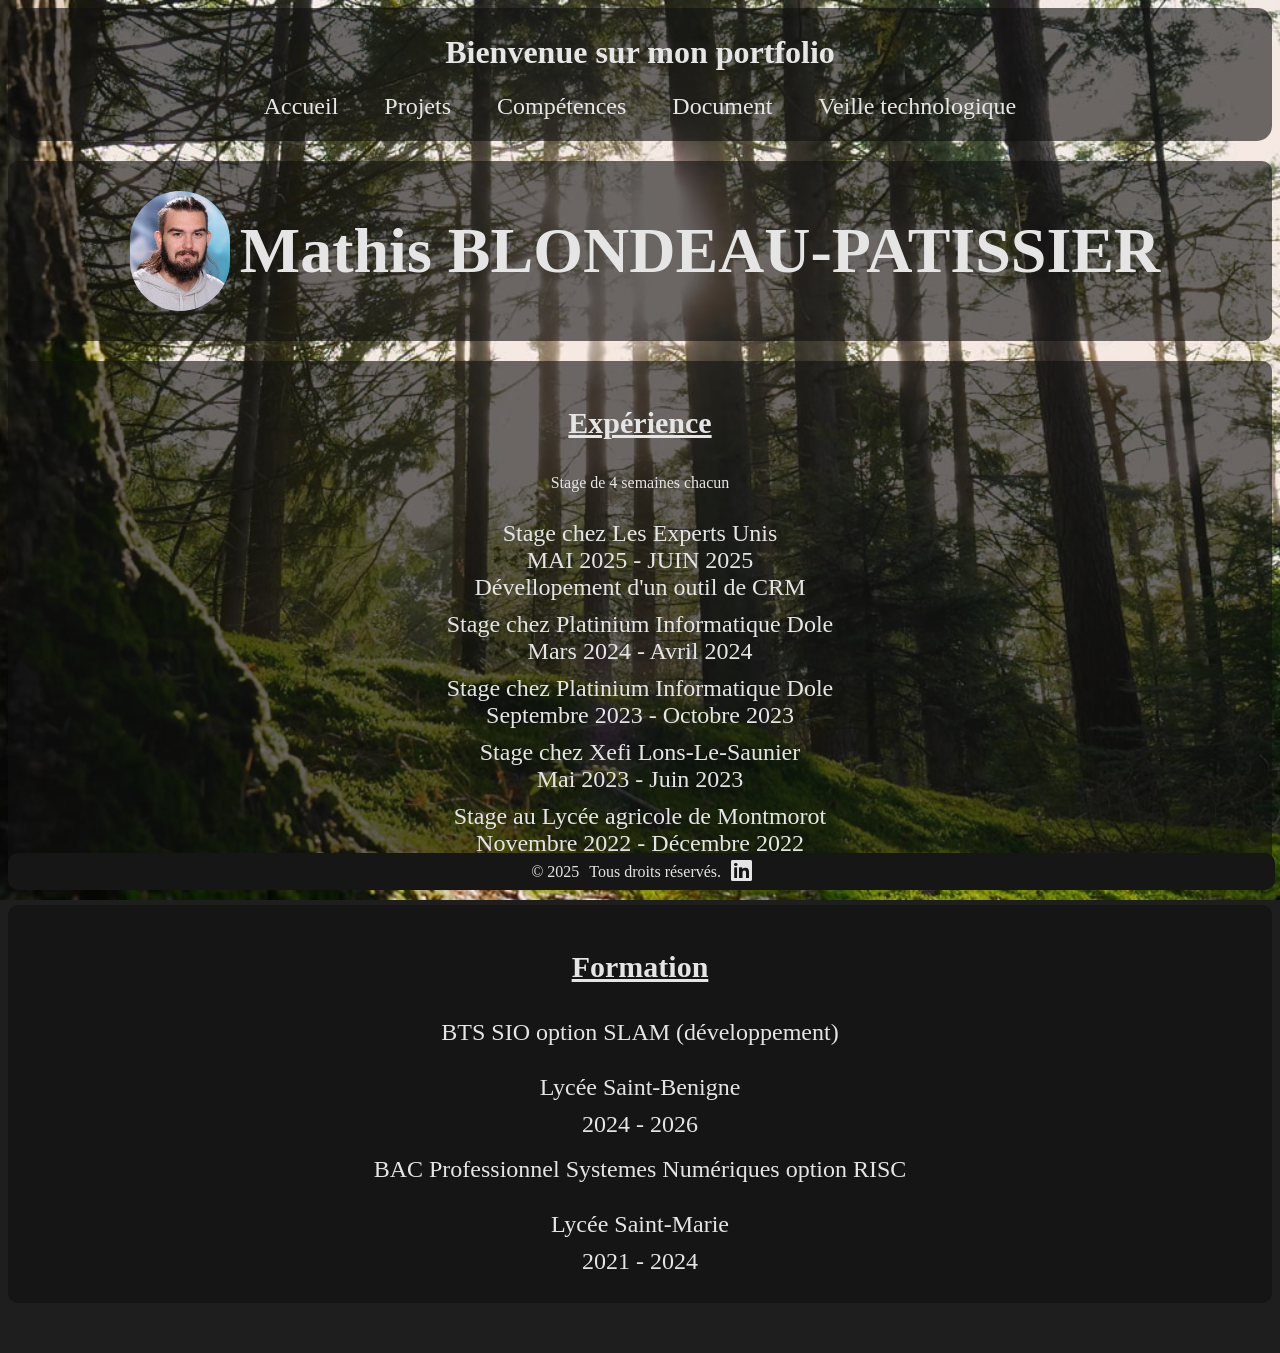
==== index.html @ c9645f88 "modification du index.html" ====
<!-- header.php -->
<!DOCTYPE html>
<html lang="fr">
<head>
    <meta charset="UTF-8">
    <meta name="viewport" content="width=device-width, initial-scale=1.0">
    <title>Ma Page</title>
    <link rel="stylesheet" href="../assets/css/styles.css">
    <link rel="icon" href="../assets/images/pp.png" type="image/x-icon">
    <link rel="stylesheet" href="https://cdnjs.cloudflare.com/ajax/libs/font-awesome/6.4.0/css/all.min.css">
</head>
<body>
    <header>
        <h1>Bienvenue sur mon portfolio</h1>
        <nav>
            <ul>
                <div id="navbar">
                    <li><a href="/public/index.php " class="nav">Accueil</a></li>
                    <li><a href="/public/project.php" class="nav">Projets</a></li>
                    <li><a href="/public/competence.php" class="nav">Compétences</a></li>
                    <li><a href="/public/document.php" class="nav">Document</a></li>
                    <li><a href="/public/veilletechno.php" class="nav">Veille technologique</a></li>
                </div>
            </ul>
        </nav>
    </header>

    <div id="profil">
        <img src="../assets/images/profil.jpg" alt="Photo de profil">
        <h1>Mathis BLONDEAU-PATISSIER</h1>
    </div>

    <!-- <div id="recherche">
        <h2>Recherche</h2>
        <span>Recherche un stage du 19 mai 2025 au 27 juin 2025 en développement d'une durée de 6 semaines </span>
    </div> -->

    <div id="exp">
        <h2>Expérience</h2>
        <span>Stage de 4 semaines chacun</span>
        <ul>
            <li><a href="https://www.les-experts-unis.com/">Stage chez Les Experts Unis</a><br><span> MAI 2025 - JUIN 2025 </span><br><span>Dévellopement d'un outil de CRM</span></li>
            <li><a href="https://www.platinium-informatique.fr/"> Stage chez Platinium Informatique Dole</a><br><span> Mars 2024 - Avril 2024 </span></li>
            <li><a href="https://www.platinium-informatique.fr/">Stage chez Platinium Informatique Dole</a><br><sapn> Septembre 2023 - Octobre 2023</span></li>
            <li><a href="https://agences.xefi.com/fr/bourgogne-franche-comte/jura/lons-le-saunier/xefi-lons-132">Stage chez Xefi Lons-Le-Saunier</a><br><sapn> Mai 2023 - Juin 2023</span></li>
            <li><a href="https://montmorot.educagri.fr/">Stage au Lycée agricole de Montmorot</a><br><sapn> Novembre 2022 - Décembre 2022</span></li>
        </ul>
    </div>

    <div id="formation"> 
        <h2>Formation</h2>
        <span alt="Services Informatiques aux Organisations option B Solutions Logicielles et Applications Métiers">BTS SIO option SLAM (développement)</span>
        <ul>
            <li><a href="https://www.sb-lycee.fr/">Lycée Saint-Benigne</a></li>
            <li><span>2024 - 2026</span></li>
        </ul>

        <span>BAC Professionnel Systemes Numériques option RISC</span>
        <ul>
            <li><a href="https://enseignementprive-lons.fr/">Lycée Saint-Marie</a></li>
            <li><span>2021 - 2024</span></li>
        </ul>
    </div>

    <footer>
        <p fs-hacks-element="year">&copy; 2025</p>
        <p>Tous droits réservés.</p>
        <a href="https://www.linkedin.com/in/mathis-blondaeu-patissier/">
            <i class="fab fa-linkedin"></i>
        </a>
    </footer>
</body>
</html>
---- assets/css/styles.css ----
header {
    background-color: rgba(15, 15, 15, 0.6);
    position: top center;
    text-align: center;
    color: rgb(230, 230, 230);
    padding: 5px;
    margin-top: 0%;
    border-radius: 15px;
}

#navbar {
    text-align: center;
}

.nav {
    display: inline;
    padding: 6px;
    border-radius: 5px;
    color: rgb(230, 230, 230);
    text-decoration: none;
}

.nav:hover {
    background-color: rgb(23, 134, 17);
}

ul {
    list-style-type: none; /* Remove bullet points */
    padding: 0; /* Remove default padding */
}

header li {
    display: inline; /* Keep inline display */
    margin: 0 15px; /* Add spacing between items */
}

footer {
    position: fixed;
    bottom: 10px;
    display: flex; /* Updated to use flexbox */
    justify-content: center; /* Center items horizontally */
    align-items: center; /* Vertically align items */
    color: rgb(229, 229, 229);
    background-color: rgb(22, 22, 22);
    width: 99%;
    border-radius: 10px;
}

footer p {
    margin: 0;
    padding: 5px;
}

footer a{
    margin: 0;
    padding: 5px;
}

body {
    background-image: url('../images/background.jpg');
    background-repeat: no-repeat;
    background-position: center center;
    background-attachment: fixed;
    background-color: rgb(30, 30, 30);
    background-size: cover;
    margin-bottom: 50px;
}

#profil {
    display: flex; /* Updated to use flexbox */
    align-items: center; /* Vertically align items */
    justify-content: center; /* Center items horizontally */
    color: rgb(229, 229, 229);
    background-color: rgba(15, 15, 15, 0.6);
    border-radius: 10px;
    margin-top: 20px;
    padding: 10px;
    font-size: 2rem;
}

#profil img {
    border-radius: 120px;
    width: 100px;
    height: 120px; /* Adjusted height to crop from the bottom */
    padding: 10px;
    object-fit: cover; /* Ensures the image covers the area without distortion */
}

#exp {
    margin-top: 20px;
    border-radius: 10px;
    padding: 10px;
    background-color: rgba(15, 15, 15, 0.6);
    color: rgb(229, 229, 229);
    text-align: center;
}

#exp ul {
    padding: 2px;
    text-align: left;
    text-align: center;
}

#exp li {
    font-size: 24px;
    padding-top: 10px;
}

a{
    font-size: 24px;
    text-decoration: none;
    color: rgb(229, 229, 229);
    padding: 5px;
}

a:hover{
    background-color: rgba(13, 119, 7, 0.812);
    border-radius: 10px;
}

#formation {
    margin-top: 20px;
    border-radius: 10px;
    padding: 10px;
    background-color: rgba(15, 15, 15, 0.6);
    color: rgb(229, 229, 229);
    text-align: center;
}

#formation ul {
    padding: 2px;
    text-align: left;
    text-align: center;
}

#formation li {
    font-size: 24px;
    padding-top: 10px;
}

#formation span{
    font-size: 24px;
}

#recherche{
    margin-top: 20px;
    border-radius: 10px;
    padding: 10px;
    background-color: rgba(15, 15, 15, 0.6);
    color: rgb(229, 229, 229);
    text-align: center;
}

#recherche span{
    font-size: 24px;
}

h2{
    font-size: 30px;
    color: rgb(229, 229, 229);
    text-align: center;
    text-decoration: underline;
    padding: 10px;
    border-radius: 10px;
}

/*
----------------------------------------------------------------
--------------------------page project--------------------------
----------------------------------------------------------------
*/

#projet{
    background-color: rgba(15, 15, 15, 0.6);
}

.carte img{
    width: 90%;
    height: auto;
    border-radius: 10px;
    margin-left: 2%;
    margin-bottom: 10px;
    object-fit: cover; /* Ensures the image covers the area without distortion */
    position: relative;
    display: flex inline;
    flex-direction: column; /* Align items vertically */
    justify-content: center; /* Center items horizontally */
}

.carte a:hover{
    background-color: rgba(15, 15, 15, 0);
}

.carte span{
    background-color: rgba(15, 15, 15, 0.6);
    color: rgb(229, 229, 229);
    padding: 10px;
    text-decoration: none;
    border-radius: 10px;
    display: inline-block;
    width: 90%;
    margin-left: 2%;
    text-align: justify;
}

.carte{
    margin-top: 20px;
    display: flex; /* Updated to use flexbox */
    justify-content: center; /* Center items horizontally */
}

/*
----------------------------------------------------------------
--------------------------page contact--------------------------
----------------------------------------------------------------
*/

#comp{
    background-color: rgba(15, 15, 15, 0.6);
    text-decoration: none;
}

.grille-container {
    background: rgb(15, 15, 15, 0.6);
    grid-template-columns: repeat(3, 1fr);
    border-radius: 10px;
    display: flex;
    justify-content: center;
    align-items: center;
    flex-wrap: wrap;
    margin: 15px auto;
    gap: 5px;
}


.grille-item img {
    max-width: 200px;
    border-radius: 10px;
}

.grille-item {
    padding: 10px;
    text-align: center;
    border-radius: 10px;
    color: rgb(229, 229, 229);
    display: flex; 
    flex-direction: column;
    align-items: center;
}

.grille {
    display: grid;
    grid-template-columns: repeat(3, 1fr);
    gap: 20px;
}

.grille-item span {
    margin-top: 10px;
    font-size:x-large;
}

.grille-item img {
    max-width: 200px;
    border-radius: 10px;
}

.grille #php img{
    background-color: #f0f0f0;
    width: 75%;
    height: auto;
    padding: 10px;
}

.grille #git img{
    background-color: #f0f0f0;
    width: 80%;
    height: auto;
}

.grille #sqlserver img{
    background-color: #ffffff;
    width: 90%;
    height: auto;
}

.grille #pgsql img{
    background-color: #ffffff;
    width: 85%;
    height: auto;
}

.grille #dbeaver img{
    background-color: #ffffff;
    width: 70%;
    height: auto;
    padding: 10px;
}

@media only screen and (max-width: 710px) {
    .grille {
        display: grid;
        grid-template-columns: repeat(2, 1fr);
        gap: 10px;
    }

    .grille-item img {
        max-width: 70%;
        border-radius: 10px;
    }
}


/*
----------------------------------------------------------------
--------------------------page CV-------------------------------
----------------------------------------------------------------
*/

.cv{
    display:block;
    background-color: rgba(15, 15, 15, 0.6);
    color: #fff;
    border-radius: 10px;
    text-align: center;
    font-size: 2rem;
    margin-top: 20px;
    padding: 0.5rem;
}

.cv a{
    font-size: 2.5rem;
    color: rgb(100, 243, 50);
    text-decoration: underline;
}

.cv a:hover{
    color: white;
}

/*
----------------------------------------------------------------
--------------------------page veille---------------------------
----------------------------------------------------------------
*/


        .veille {
            display: block;
            background-color: rgba(15, 15, 15, 0.6);
            color: #fff;
            border-radius: 10px;
            font-size: 2rem;
            margin-top: 20px;
            padding: 0.5rem;
        }

        .title-container {
            display: flex;
            align-items: center;
            justify-content: center;
            gap: 20px;
        }

        .veille span {
            text-align: center;
            font-size: 1.2rem;
            margin-top: 20px;
            padding: 0.5rem;
            display: block;
        }

        .veille li {
            text-align: left;
            font-size: 1.2rem;
            padding-left: 2rem;
        }

        #a{
            width: 150px;
            height: auto;
            border-radius: 10px;
        }

        #b{
            width: 200px;
            height: auto;
            border-radius: 10px;
        }

        .source {
            text-align: center;
            font-size: 1.2rem;
            padding: 0.5rem;
        }
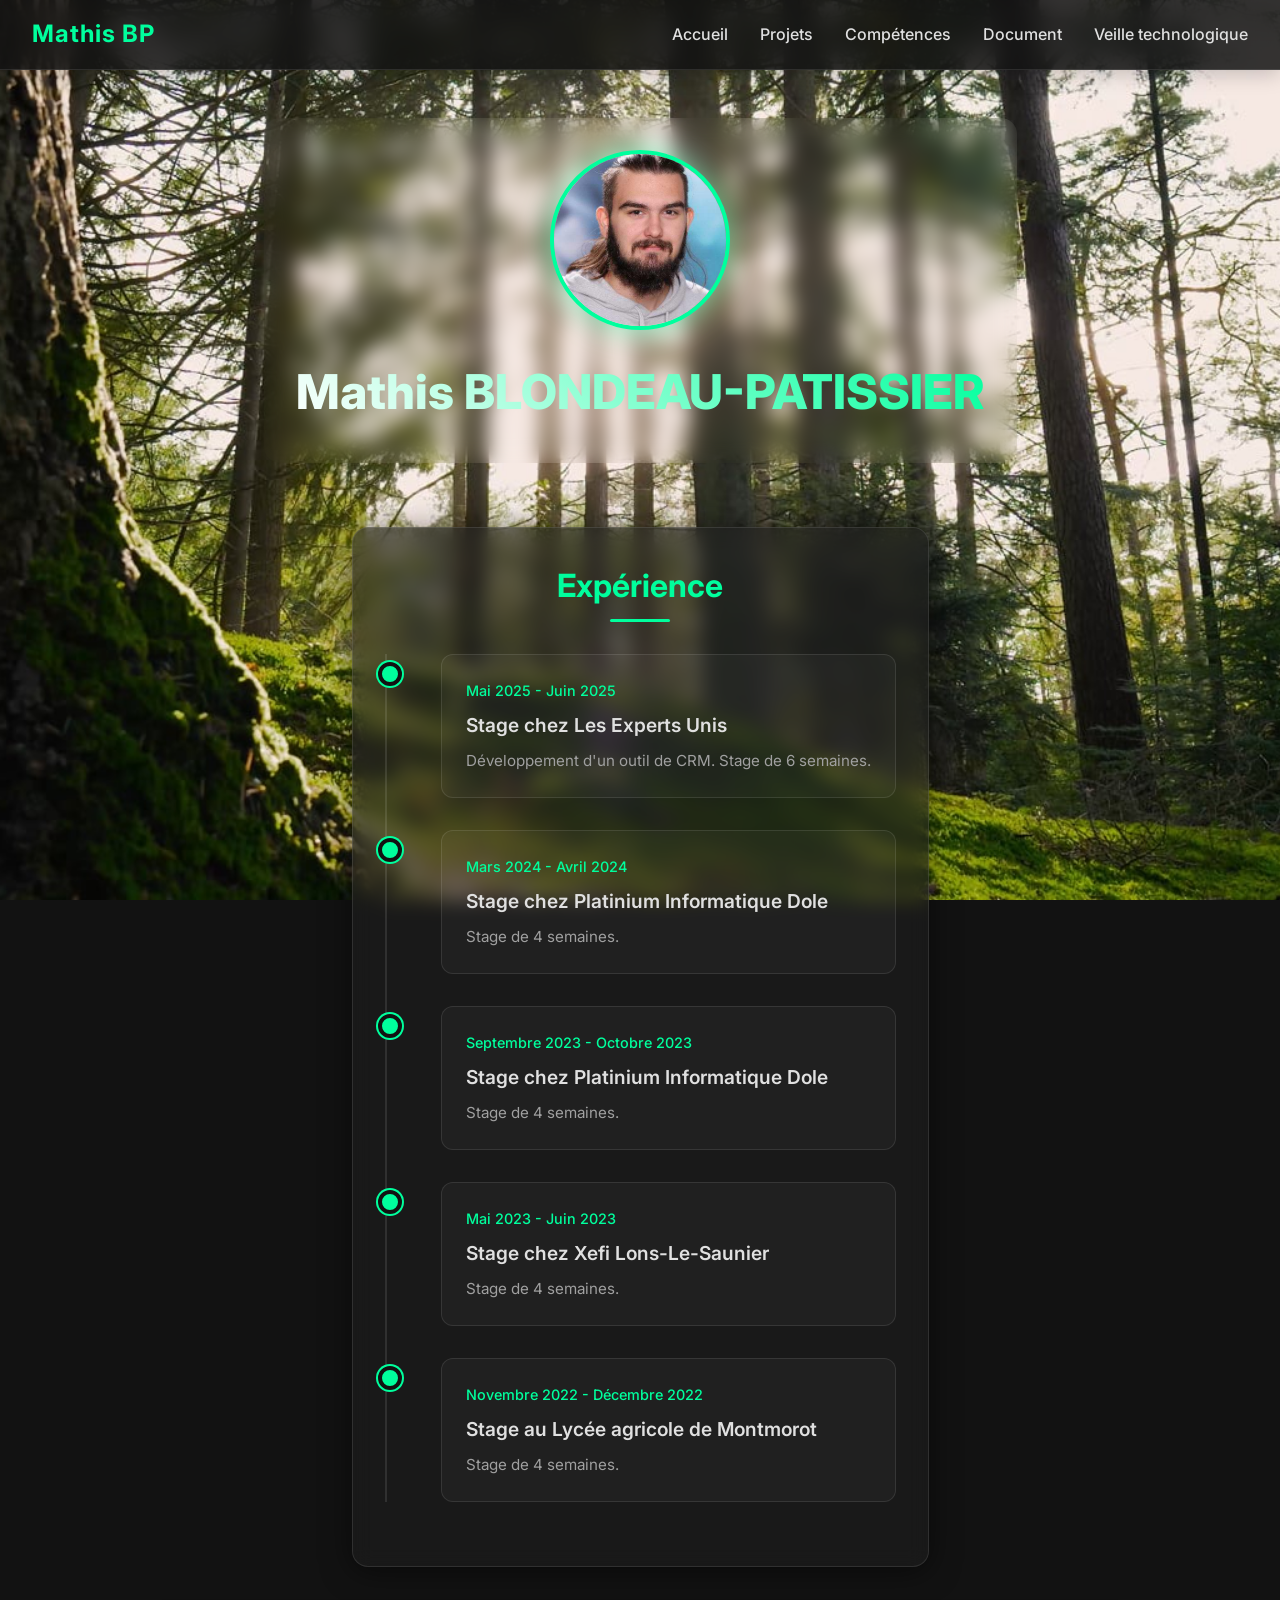
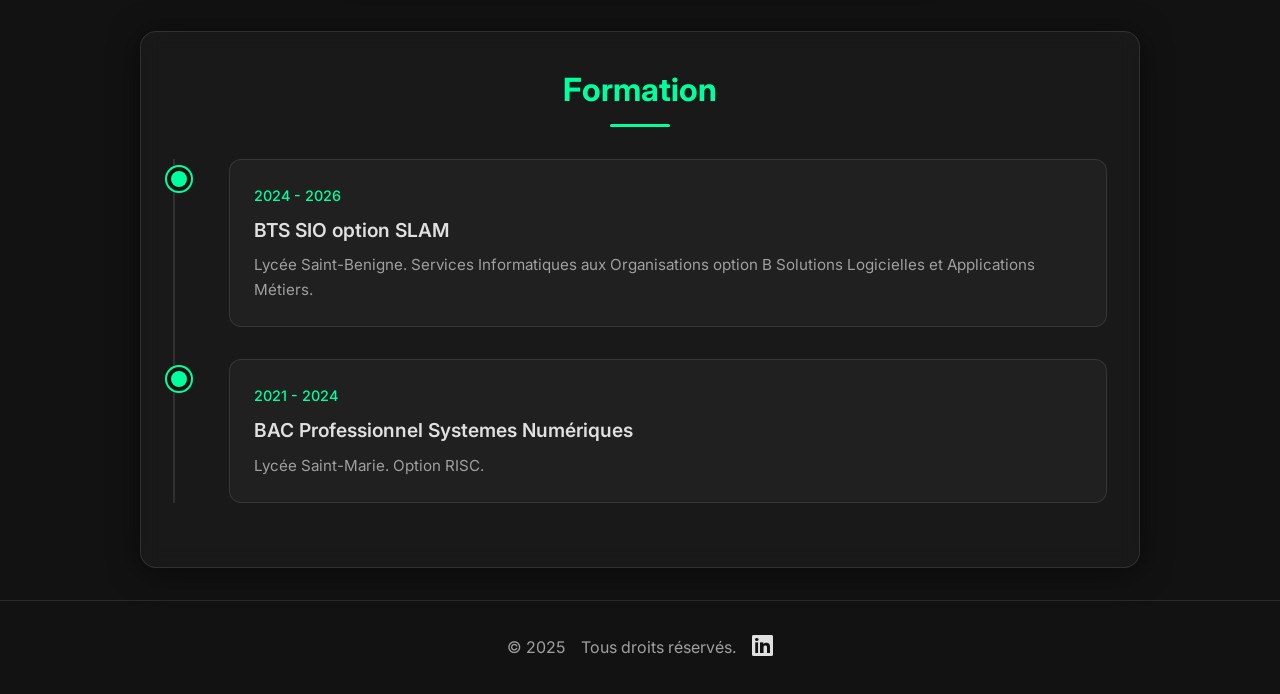
==== commit 8227f5b5: "nouveau css" ====
--- a/index.html
+++ b/index.html
@@ -1,66 +1,107 @@
-<!-- header.php -->
 <!DOCTYPE html>
 <html lang="fr">
+
 <head>
     <meta charset="UTF-8">
     <meta name="viewport" content="width=device-width, initial-scale=1.0">
-    <title>Ma Page</title>
-    <link rel="stylesheet" href="../assets/css/styles.css">
-    <link rel="icon" href="../assets/images/pp.png" type="image/x-icon">
+    <title>Mathis BLONDEAU-PATISSIER - Portfolio</title>
+    <link rel="preconnect" href="https://fonts.googleapis.com">
+    <link rel="preconnect" href="https://fonts.gstatic.com" crossorigin>
+    <link href="https://fonts.googleapis.com/css2?family=Inter:wght@300;400;500;600;700&display=swap" rel="stylesheet">
+    <link rel="stylesheet" href="assets/css/styles.css">
+    <link rel="icon" href="assets/images/pp.png" type="image/x-icon">
     <link rel="stylesheet" href="https://cdnjs.cloudflare.com/ajax/libs/font-awesome/6.4.0/css/all.min.css">
 </head>
+
 <body>
     <header>
-        <h1>Bienvenue sur mon portfolio</h1>
+        <div class="logo">Mathis BP</div>
         <nav>
-            <ul>
-                <div id="navbar">
-                    <li><a href="/public/index.php " class="nav">Accueil</a></li>
-                    <li><a href="/public/project.php" class="nav">Projets</a></li>
-                    <li><a href="/public/competence.php" class="nav">Compétences</a></li>
-                    <li><a href="/public/document.php" class="nav">Document</a></li>
-                    <li><a href="/public/veilletechno.php" class="nav">Veille technologique</a></li>
-                </div>
+            <ul id="navbar">
+                <li><a href="/public/index.html" class="nav-link">Accueil</a></li>
+                <li><a href="/public/project.html" class="nav-link">Projets</a></li>
+                <li><a href="/public/competence.html" class="nav-link">Compétences</a></li>
+                <li><a href="/public/document.html" class="nav-link">Document</a></li>
+                <li><a href="/public/veilletechno.html" class="nav-link">Veille technologique</a></li>
             </ul>
         </nav>
+        <div class="mobile-menu-btn">
+            <i class="fas fa-bars"></i>
+        </div>
     </header>
 
     <div id="profil">
-        <img src="../assets/images/profil.jpg" alt="Photo de profil">
+        <img src="assets/images/profil.jpg" alt="Profil">
         <h1>Mathis BLONDEAU-PATISSIER</h1>
     </div>
 
-    <!-- <div id="recherche">
-        <h2>Recherche</h2>
-        <span>Recherche un stage du 19 mai 2025 au 27 juin 2025 en développement d'une durée de 6 semaines </span>
-    </div> -->
-
     <div id="exp">
         <h2>Expérience</h2>
-        <span>Stage de 4 semaines chacun</span>
-        <ul>
-            <li><a href="https://www.les-experts-unis.com/">Stage chez Les Experts Unis</a><br><span> MAI 2025 - JUIN 2025 </span><br><span>Dévellopement d'un outil de CRM</span></li>
-            <li><a href="https://www.platinium-informatique.fr/"> Stage chez Platinium Informatique Dole</a><br><span> Mars 2024 - Avril 2024 </span></li>
-            <li><a href="https://www.platinium-informatique.fr/">Stage chez Platinium Informatique Dole</a><br><sapn> Septembre 2023 - Octobre 2023</span></li>
-            <li><a href="https://agences.xefi.com/fr/bourgogne-franche-comte/jura/lons-le-saunier/xefi-lons-132">Stage chez Xefi Lons-Le-Saunier</a><br><sapn> Mai 2023 - Juin 2023</span></li>
-            <li><a href="https://montmorot.educagri.fr/">Stage au Lycée agricole de Montmorot</a><br><sapn> Novembre 2022 - Décembre 2022</span></li>
-        </ul>
+        <div class="timeline">
+            <div class="timeline-item">
+                <div class="timeline-content">
+                    <span class="timeline-date">Mai 2025 - Juin 2025</span>
+                    <a href="https://www.les-experts-unis.com/" class="timeline-title">Stage chez Les Experts Unis</a>
+                    <p class="timeline-desc">Développement d'un outil de CRM. Stage de 6 semaines.</p>
+                </div>
+            </div>
+            <div class="timeline-item">
+                <div class="timeline-content">
+                    <span class="timeline-date">Mars 2024 - Avril 2024</span>
+                    <a href="https://www.platinium-informatique.fr/" class="timeline-title">Stage chez Platinium
+                        Informatique Dole</a>
+                    <p class="timeline-desc">Stage de 4 semaines.</p>
+                </div>
+            </div>
+            <div class="timeline-item">
+                <div class="timeline-content">
+                    <span class="timeline-date">Septembre 2023 - Octobre 2023</span>
+                    <a href="https://www.platinium-informatique.fr/" class="timeline-title">Stage chez Platinium
+                        Informatique Dole</a>
+                    <p class="timeline-desc">Stage de 4 semaines.</p>
+                </div>
+            </div>
+            <div class="timeline-item">
+                <div class="timeline-content">
+                    <span class="timeline-date">Mai 2023 - Juin 2023</span>
+                    <a href="https://agences.xefi.com/fr/bourgogne-franche-comte/jura/lons-le-saunier/xefi-lons-132"
+                        class="timeline-title">Stage chez Xefi Lons-Le-Saunier</a>
+                    <p class="timeline-desc">Stage de 4 semaines.</p>
+                </div>
+            </div>
+            <div class="timeline-item">
+                <div class="timeline-content">
+                    <span class="timeline-date">Novembre 2022 - Décembre 2022</span>
+                    <a href="https://montmorot.educagri.fr/" class="timeline-title">Stage au Lycée agricole de
+                        Montmorot</a>
+                    <p class="timeline-desc">Stage de 4 semaines.</p>
+                </div>
+            </div>
+        </div>
     </div>
 
-    <div id="formation"> 
+    <div id="formation">
         <h2>Formation</h2>
-        <span alt="Services Informatiques aux Organisations option B Solutions Logicielles et Applications Métiers">BTS SIO option SLAM (développement)</span>
-        <ul>
-            <li><a href="https://www.sb-lycee.fr/">Lycée Saint-Benigne</a></li>
-            <li><span>2024 - 2026</span></li>
-        </ul>
+        <div class="timeline">
+            <div class="timeline-item">
+                <div class="timeline-content">
+                    <span class="timeline-date">2024 - 2026</span>
+                    <a href="https://www.sb-lycee.fr/" class="timeline-title">BTS SIO option SLAM</a>
+                    <p class="timeline-desc">Lycée Saint-Benigne. Services Informatiques aux Organisations option B
+                        Solutions Logicielles et Applications Métiers.</p>
+                </div>
+            </div>
+            <div class="timeline-item">
+                <div class="timeline-content">
+                    <span class="timeline-date">2021 - 2024</span>
+                    <a href="https://enseignementprive-lons.fr/" class="timeline-title">BAC Professionnel Systemes
+                        Numériques</a>
+                    <p class="timeline-desc">Lycée Saint-Marie. Option RISC.</p>
+                </div>
+            </div>
+        </div>
+    </div>
 
-        <span>BAC Professionnel Systemes Numériques option RISC</span>
-        <ul>
-            <li><a href="https://enseignementprive-lons.fr/">Lycée Saint-Marie</a></li>
-            <li><span>2021 - 2024</span></li>
-        </ul>
-    </div>
 
     <footer>
         <p fs-hacks-element="year">&copy; 2025</p>
@@ -69,5 +110,23 @@
             <i class="fab fa-linkedin"></i>
         </a>
     </footer>
+
+    <script>
+        const mobileBtn = document.querySelector('.mobile-menu-btn');
+        const nav = document.querySelector('nav');
+        const icon = mobileBtn.querySelector('i');
+
+        mobileBtn.addEventListener('click', () => {
+            nav.classList.toggle('active');
+            if (nav.classList.contains('active')) {
+                icon.classList.remove('fa-bars');
+                icon.classList.add('fa-times');
+            } else {
+                icon.classList.remove('fa-times');
+                icon.classList.add('fa-bars');
+            }
+        });
+    </script>
 </body>
+
 </html>
--- a/assets/css/styles.css
+++ b/assets/css/styles.css
@@ -1,394 +1,496 @@
+/* Variables & Reset */
+:root {
+    --bg-color: #121212;
+    --card-bg: rgba(30, 30, 30, 0.6);
+    --card-border: rgba(255, 255, 255, 0.1);
+    --text-primary: #e0e0e0;
+    --text-secondary: #a0a0a0;
+    --accent-color: #00ff9d;
+    --accent-hover: #00cc7d;
+    --font-main: 'Inter', sans-serif;
+    --transition: all 0.3s ease;
+    --header-height: 70px;
+}
+
+* {
+    margin: 0;
+    padding: 0;
+    box-sizing: border-box;
+}
+
+body {
+    font-family: var(--font-main);
+    background-color: var(--bg-color);
+    background-image: url('../images/background.jpg');
+    background-size: cover;
+    background-position: center;
+    background-attachment: fixed;
+    color: var(--text-primary);
+    line-height: 1.6;
+    min-height: 100vh;
+    display: flex;
+    flex-direction: column;
+}
+
+a {
+    text-decoration: none;
+    color: inherit;
+    transition: var(--transition);
+}
+
+ul {
+    list-style: none;
+}
+
+/* Header & Navigation */
 header {
-    background-color: rgba(15, 15, 15, 0.6);
-    position: top center;
-    text-align: center;
-    color: rgb(230, 230, 230);
-    padding: 5px;
-    margin-top: 0%;
-    border-radius: 15px;
-}
-
-#navbar {
-    text-align: center;
-}
-
-.nav {
-    display: inline;
-    padding: 6px;
-    border-radius: 5px;
-    color: rgb(230, 230, 230);
-    text-decoration: none;
-}
-
-.nav:hover {
-    background-color: rgb(23, 134, 17);
-}
-
-ul {
-    list-style-type: none; /* Remove bullet points */
-    padding: 0; /* Remove default padding */
-}
-
-header li {
-    display: inline; /* Keep inline display */
-    margin: 0 15px; /* Add spacing between items */
-}
-
+    background: rgba(18, 18, 18, 0.85);
+    backdrop-filter: blur(12px);
+    -webkit-backdrop-filter: blur(12px);
+    position: sticky;
+    top: 0;
+    z-index: 1000;
+    height: var(--header-height);
+    padding: 0 2rem;
+    border-bottom: 1px solid var(--card-border);
+    display: flex;
+    justify-content: space-between;
+    align-items: center;
+    box-shadow: 0 4px 20px rgba(0, 0, 0, 0.2);
+}
+
+.logo {
+    font-size: 1.5rem;
+    font-weight: 700;
+    color: var(--accent-color);
+    letter-spacing: 1px;
+}
+
+nav ul {
+    display: flex;
+    gap: 2rem;
+}
+
+.nav-link {
+    font-size: 1rem;
+    font-weight: 500;
+    color: var(--text-primary);
+    position: relative;
+    padding: 0.5rem 0;
+}
+
+.nav-link::after {
+    content: '';
+    position: absolute;
+    bottom: 0;
+    left: 0;
+    width: 0;
+    height: 2px;
+    background-color: var(--accent-color);
+    transition: var(--transition);
+}
+
+.nav-link:hover {
+    color: var(--accent-color);
+}
+
+.nav-link:hover::after {
+    width: 100%;
+}
+
+.mobile-menu-btn {
+    display: none;
+    font-size: 1.5rem;
+    color: var(--text-primary);
+    cursor: pointer;
+}
+
+/* Main Content Layout */
+.container,
+#profil,
+#exp,
+#formation,
+#recherche,
+#projet,
+#comp,
+.cv,
+.veille {
+    max-width: 1000px;
+    margin: 2rem auto;
+    padding: 2rem;
+    background: var(--card-bg);
+    backdrop-filter: blur(10px);
+    -webkit-backdrop-filter: blur(10px);
+    border: 1px solid var(--card-border);
+    border-radius: 16px;
+    box-shadow: 0 4px 30px rgba(0, 0, 0, 0.5);
+}
+
+h2 {
+    font-size: 2rem;
+    color: var(--accent-color);
+    margin-bottom: 2rem;
+    text-align: center;
+    position: relative;
+    display: inline-block;
+    width: 100%;
+}
+
+h2::after {
+    content: '';
+    display: block;
+    width: 60px;
+    height: 3px;
+    background: var(--accent-color);
+    margin: 0.5rem auto 0;
+    border-radius: 2px;
+}
+
+/* Profil Section */
+#profil {
+    text-align: center;
+    display: flex;
+    flex-direction: column;
+    align-items: center;
+    gap: 1.5rem;
+    margin-top: 3rem;
+    background: transparent;
+    border: none;
+    box-shadow: none;
+}
+
+#profil img {
+    width: 180px;
+    height: 180px;
+    border-radius: 50%;
+    object-fit: cover;
+    border: 4px solid var(--accent-color);
+    box-shadow: 0 0 30px rgba(0, 255, 157, 0.4);
+    transition: var(--transition);
+}
+
+#profil img:hover {
+    transform: scale(1.05);
+}
+
+#profil h1 {
+    font-size: 3rem;
+    font-weight: 800;
+    background: linear-gradient(45deg, #fff, var(--accent-color));
+    -webkit-background-clip: text;
+    -webkit-text-fill-color: transparent;
+}
+
+/* Timeline Styles (Experience & Formation) */
+.timeline {
+    position: relative;
+    padding-left: 2rem;
+}
+
+.timeline::before {
+    content: '';
+    position: absolute;
+    left: 0;
+    top: 0;
+    height: 100%;
+    width: 2px;
+    background: var(--card-border);
+}
+
+.timeline-item {
+    position: relative;
+    margin-bottom: 2rem;
+    padding-left: 1.5rem;
+}
+
+.timeline-item::before {
+    content: '';
+    position: absolute;
+    left: -2.4rem;
+    top: 0.5rem;
+    width: 16px;
+    height: 16px;
+    background: var(--accent-color);
+    border-radius: 50%;
+    border: 4px solid var(--bg-color);
+    box-shadow: 0 0 0 2px var(--accent-color);
+}
+
+.timeline-content {
+    background: rgba(255, 255, 255, 0.03);
+    padding: 1.5rem;
+    border-radius: 12px;
+    border: 1px solid var(--card-border);
+    transition: var(--transition);
+}
+
+.timeline-content:hover {
+    background: rgba(255, 255, 255, 0.06);
+    transform: translateX(5px);
+    border-color: var(--accent-color);
+}
+
+.timeline-title {
+    font-size: 1.2rem;
+    font-weight: 600;
+    color: var(--text-primary);
+    margin-bottom: 0.5rem;
+    display: block;
+}
+
+.timeline-date {
+    font-size: 0.9rem;
+    color: var(--accent-color);
+    margin-bottom: 0.5rem;
+    display: block;
+    font-weight: 500;
+}
+
+.timeline-desc {
+    color: var(--text-secondary);
+    font-size: 0.95rem;
+}
+
+/* Projects Section (Cards) */
+.project-grid {
+    display: grid;
+    grid-template-columns: repeat(auto-fit, minmax(300px, 1fr));
+    gap: 2rem;
+    margin-top: 1rem;
+}
+
+.project-card {
+    background: rgba(255, 255, 255, 0.03);
+    border-radius: 16px;
+    overflow: hidden;
+    border: 1px solid var(--card-border);
+    transition: var(--transition);
+    display: flex;
+    flex-direction: column;
+}
+
+.project-card:hover {
+    transform: translateY(-10px);
+    border-color: var(--accent-color);
+    box-shadow: 0 10px 30px rgba(0, 0, 0, 0.3);
+}
+
+.project-image {
+    width: 100%;
+    height: 200px;
+    object-fit: cover;
+}
+
+.project-content {
+    padding: 1.5rem;
+    flex-grow: 1;
+    display: flex;
+    flex-direction: column;
+}
+
+.project-title {
+    font-size: 1.2rem;
+    font-weight: 700;
+    margin-bottom: 0.5rem;
+    color: var(--text-primary);
+}
+
+.project-desc {
+    color: var(--text-secondary);
+    font-size: 0.9rem;
+    margin-bottom: 1.5rem;
+    flex-grow: 1;
+}
+
+.btn {
+    display: inline-block;
+    padding: 0.8rem 1.5rem;
+    background: transparent;
+    border: 1px solid var(--accent-color);
+    color: var(--accent-color);
+    border-radius: 8px;
+    font-weight: 600;
+    text-align: center;
+    transition: var(--transition);
+    cursor: pointer;
+}
+
+.btn:hover {
+    background: var(--accent-color);
+    color: #000;
+}
+
+/* Competence Grid */
+.grille-container {
+    background: transparent;
+    display: flex;
+    flex-wrap: wrap;
+    justify-content: center;
+    gap: 2rem;
+    margin-top: 1rem;
+}
+
+.grille-item {
+    background: rgba(255, 255, 255, 0.03);
+    padding: 2rem;
+    border-radius: 16px;
+    text-align: center;
+    width: 160px;
+    height: 160px;
+    display: flex;
+    flex-direction: column;
+    align-items: center;
+    justify-content: center;
+    transition: var(--transition);
+    border: 1px solid var(--card-border);
+}
+
+.grille-item:hover {
+    border-color: var(--accent-color);
+    background: rgba(255, 255, 255, 0.08);
+    transform: translateY(-5px);
+    box-shadow: 0 5px 15px rgba(0, 255, 157, 0.1);
+}
+
+.grille-item img {
+    width: 60px;
+    height: 60px;
+    object-fit: contain;
+    margin-bottom: 1rem;
+    filter: drop-shadow(0 4px 6px rgba(0, 0, 0, 0.3));
+}
+
+.grille-item span {
+    font-weight: 500;
+    color: var(--text-primary);
+}
+
+/* Document Cards */
+.doc-grid {
+    display: grid;
+    grid-template-columns: repeat(auto-fit, minmax(250px, 1fr));
+    gap: 2rem;
+}
+
+.doc-card {
+    background: rgba(255, 255, 255, 0.03);
+    padding: 2rem;
+    border-radius: 16px;
+    border: 1px solid var(--card-border);
+    text-align: center;
+    transition: var(--transition);
+}
+
+.doc-card:hover {
+    border-color: var(--accent-color);
+    transform: translateY(-5px);
+}
+
+.doc-icon {
+    font-size: 3rem;
+    color: var(--accent-color);
+    margin-bottom: 1rem;
+}
+
+.doc-title {
+    font-size: 1.2rem;
+    font-weight: 600;
+    margin-bottom: 1rem;
+}
+
+/* Footer */
 footer {
-    position: fixed;
-    bottom: 10px;
-    display: flex; /* Updated to use flexbox */
-    justify-content: center; /* Center items horizontally */
-    align-items: center; /* Vertically align items */
-    color: rgb(229, 229, 229);
-    background-color: rgb(22, 22, 22);
-    width: 99%;
-    border-radius: 10px;
-}
-
-footer p {
-    margin: 0;
-    padding: 5px;
-}
-
-footer a{
-    margin: 0;
-    padding: 5px;
-}
-
-body {
-    background-image: url('../images/background.jpg');
-    background-repeat: no-repeat;
-    background-position: center center;
-    background-attachment: fixed;
-    background-color: rgb(30, 30, 30);
-    background-size: cover;
-    margin-bottom: 50px;
-}
-
-#profil {
-    display: flex; /* Updated to use flexbox */
-    align-items: center; /* Vertically align items */
-    justify-content: center; /* Center items horizontally */
-    color: rgb(229, 229, 229);
-    background-color: rgba(15, 15, 15, 0.6);
-    border-radius: 10px;
-    margin-top: 20px;
-    padding: 10px;
-    font-size: 2rem;
-}
-
-#profil img {
-    border-radius: 120px;
-    width: 100px;
-    height: 120px; /* Adjusted height to crop from the bottom */
-    padding: 10px;
-    object-fit: cover; /* Ensures the image covers the area without distortion */
-}
-
-#exp {
-    margin-top: 20px;
-    border-radius: 10px;
-    padding: 10px;
-    background-color: rgba(15, 15, 15, 0.6);
-    color: rgb(229, 229, 229);
-    text-align: center;
-}
-
-#exp ul {
-    padding: 2px;
-    text-align: left;
-    text-align: center;
-}
-
-#exp li {
-    font-size: 24px;
-    padding-top: 10px;
-}
-
-a{
-    font-size: 24px;
-    text-decoration: none;
-    color: rgb(229, 229, 229);
-    padding: 5px;
-}
-
-a:hover{
-    background-color: rgba(13, 119, 7, 0.812);
-    border-radius: 10px;
-}
-
-#formation {
-    margin-top: 20px;
-    border-radius: 10px;
-    padding: 10px;
-    background-color: rgba(15, 15, 15, 0.6);
-    color: rgb(229, 229, 229);
-    text-align: center;
-}
-
-#formation ul {
-    padding: 2px;
-    text-align: left;
-    text-align: center;
-}
-
-#formation li {
-    font-size: 24px;
-    padding-top: 10px;
-}
-
-#formation span{
-    font-size: 24px;
-}
-
-#recherche{
-    margin-top: 20px;
-    border-radius: 10px;
-    padding: 10px;
-    background-color: rgba(15, 15, 15, 0.6);
-    color: rgb(229, 229, 229);
-    text-align: center;
-}
-
-#recherche span{
-    font-size: 24px;
-}
-
-h2{
-    font-size: 30px;
-    color: rgb(229, 229, 229);
-    text-align: center;
-    text-decoration: underline;
-    padding: 10px;
-    border-radius: 10px;
-}
-
-/*
-----------------------------------------------------------------
---------------------------page project--------------------------
-----------------------------------------------------------------
-*/
-
-#projet{
-    background-color: rgba(15, 15, 15, 0.6);
-}
-
-.carte img{
-    width: 90%;
-    height: auto;
-    border-radius: 10px;
-    margin-left: 2%;
-    margin-bottom: 10px;
-    object-fit: cover; /* Ensures the image covers the area without distortion */
-    position: relative;
-    display: flex inline;
-    flex-direction: column; /* Align items vertically */
-    justify-content: center; /* Center items horizontally */
-}
-
-.carte a:hover{
-    background-color: rgba(15, 15, 15, 0);
-}
-
-.carte span{
-    background-color: rgba(15, 15, 15, 0.6);
-    color: rgb(229, 229, 229);
-    padding: 10px;
-    text-decoration: none;
-    border-radius: 10px;
-    display: inline-block;
-    width: 90%;
-    margin-left: 2%;
-    text-align: justify;
-}
-
-.carte{
-    margin-top: 20px;
-    display: flex; /* Updated to use flexbox */
-    justify-content: center; /* Center items horizontally */
-}
-
-/*
-----------------------------------------------------------------
---------------------------page contact--------------------------
-----------------------------------------------------------------
-*/
-
-#comp{
-    background-color: rgba(15, 15, 15, 0.6);
-    text-decoration: none;
-}
-
-.grille-container {
-    background: rgb(15, 15, 15, 0.6);
-    grid-template-columns: repeat(3, 1fr);
-    border-radius: 10px;
+    margin-top: auto;
+    background: rgba(18, 18, 18, 0.9);
+    text-align: center;
+    border-top: 1px solid var(--card-border);
     display: flex;
     justify-content: center;
     align-items: center;
-    flex-wrap: wrap;
-    margin: 15px auto;
-    gap: 5px;
-}
-
-
-.grille-item img {
-    max-width: 200px;
-    border-radius: 10px;
-}
-
-.grille-item {
-    padding: 10px;
-    text-align: center;
-    border-radius: 10px;
-    color: rgb(229, 229, 229);
-    display: flex; 
-    flex-direction: column;
-    align-items: center;
-}
-
-.grille {
-    display: grid;
-    grid-template-columns: repeat(3, 1fr);
-    gap: 20px;
-}
-
-.grille-item span {
-    margin-top: 10px;
-    font-size:x-large;
-}
-
-.grille-item img {
-    max-width: 200px;
-    border-radius: 10px;
-}
-
-.grille #php img{
-    background-color: #f0f0f0;
-    width: 75%;
-    height: auto;
-    padding: 10px;
-}
-
-.grille #git img{
-    background-color: #f0f0f0;
-    width: 80%;
-    height: auto;
-}
-
-.grille #sqlserver img{
-    background-color: #ffffff;
-    width: 90%;
-    height: auto;
-}
-
-.grille #pgsql img{
-    background-color: #ffffff;
-    width: 85%;
-    height: auto;
-}
-
-.grille #dbeaver img{
-    background-color: #ffffff;
-    width: 70%;
-    height: auto;
-    padding: 10px;
-}
-
-@media only screen and (max-width: 710px) {
-    .grille {
-        display: grid;
-        grid-template-columns: repeat(2, 1fr);
-        gap: 10px;
-    }
-
-    .grille-item img {
-        max-width: 70%;
-        border-radius: 10px;
-    }
-}
-
-
-/*
-----------------------------------------------------------------
---------------------------page CV-------------------------------
-----------------------------------------------------------------
-*/
-
-.cv{
-    display:block;
-    background-color: rgba(15, 15, 15, 0.6);
-    color: #fff;
-    border-radius: 10px;
-    text-align: center;
-    font-size: 2rem;
-    margin-top: 20px;
-    padding: 0.5rem;
-}
-
-.cv a{
-    font-size: 2.5rem;
-    color: rgb(100, 243, 50);
-    text-decoration: underline;
-}
-
-.cv a:hover{
-    color: white;
-}
-
-/*
-----------------------------------------------------------------
---------------------------page veille---------------------------
-----------------------------------------------------------------
-*/
-
-
-        .veille {
-            display: block;
-            background-color: rgba(15, 15, 15, 0.6);
-            color: #fff;
-            border-radius: 10px;
-            font-size: 2rem;
-            margin-top: 20px;
-            padding: 0.5rem;
-        }
-
-        .title-container {
-            display: flex;
-            align-items: center;
-            justify-content: center;
-            gap: 20px;
-        }
-
-        .veille span {
-            text-align: center;
-            font-size: 1.2rem;
-            margin-top: 20px;
-            padding: 0.5rem;
-            display: block;
-        }
-
-        .veille li {
-            text-align: left;
-            font-size: 1.2rem;
-            padding-left: 2rem;
-        }
-
-        #a{
-            width: 150px;
-            height: auto;
-            border-radius: 10px;
-        }
-
-        #b{
-            width: 200px;
-            height: auto;
-            border-radius: 10px;
-        }
-
-        .source {
-            text-align: center;
-            font-size: 1.2rem;
-            padding: 0.5rem;
-        }+    gap: 1rem;
+    color: var(--text-secondary);
+    padding: 2rem;
+}
+
+footer i {
+    font-size: 1.5rem;
+    color: var(--text-primary);
+    transition: var(--transition);
+}
+
+footer i:hover {
+    color: var(--accent-color);
+    transform: scale(1.2);
+}
+
+/* Responsive */
+@media (max-width: 768px) {
+    .mobile-menu-btn {
+        display: block;
+    }
+
+    nav {
+        position: absolute;
+        top: var(--header-height);
+        left: 0;
+        width: 100%;
+        background: rgba(18, 18, 18, 0.95);
+        backdrop-filter: blur(15px);
+        border-bottom: 1px solid var(--card-border);
+        padding: 1rem 0;
+        transform: translateY(-150%);
+        transition: transform 0.3s ease-in-out;
+        z-index: 999;
+    }
+
+    nav.active {
+        transform: translateY(0);
+    }
+
+    nav ul {
+        flex-direction: column;
+        gap: 0;
+    }
+
+    .nav-link {
+        display: block;
+        padding: 1rem 2rem;
+        border-left: 3px solid transparent;
+    }
+
+    .nav-link:hover {
+        background: rgba(255, 255, 255, 0.05);
+        border-left-color: var(--accent-color);
+    }
+
+    .nav-link::after {
+        display: none;
+    }
+
+    .container,
+    #profil,
+    #exp,
+    #formation,
+    #recherche,
+    #projet,
+    #comp {
+        margin: 1rem;
+        padding: 1.5rem;
+    }
+
+    h2 {
+        font-size: 1.5rem;
+    }
+
+    #profil h1 {
+        font-size: 2rem;
+    }
+
+    .timeline::before {
+        left: 0;
+    }
+
+    .timeline-item::before {
+        left: -2.4rem;
+    }
+}
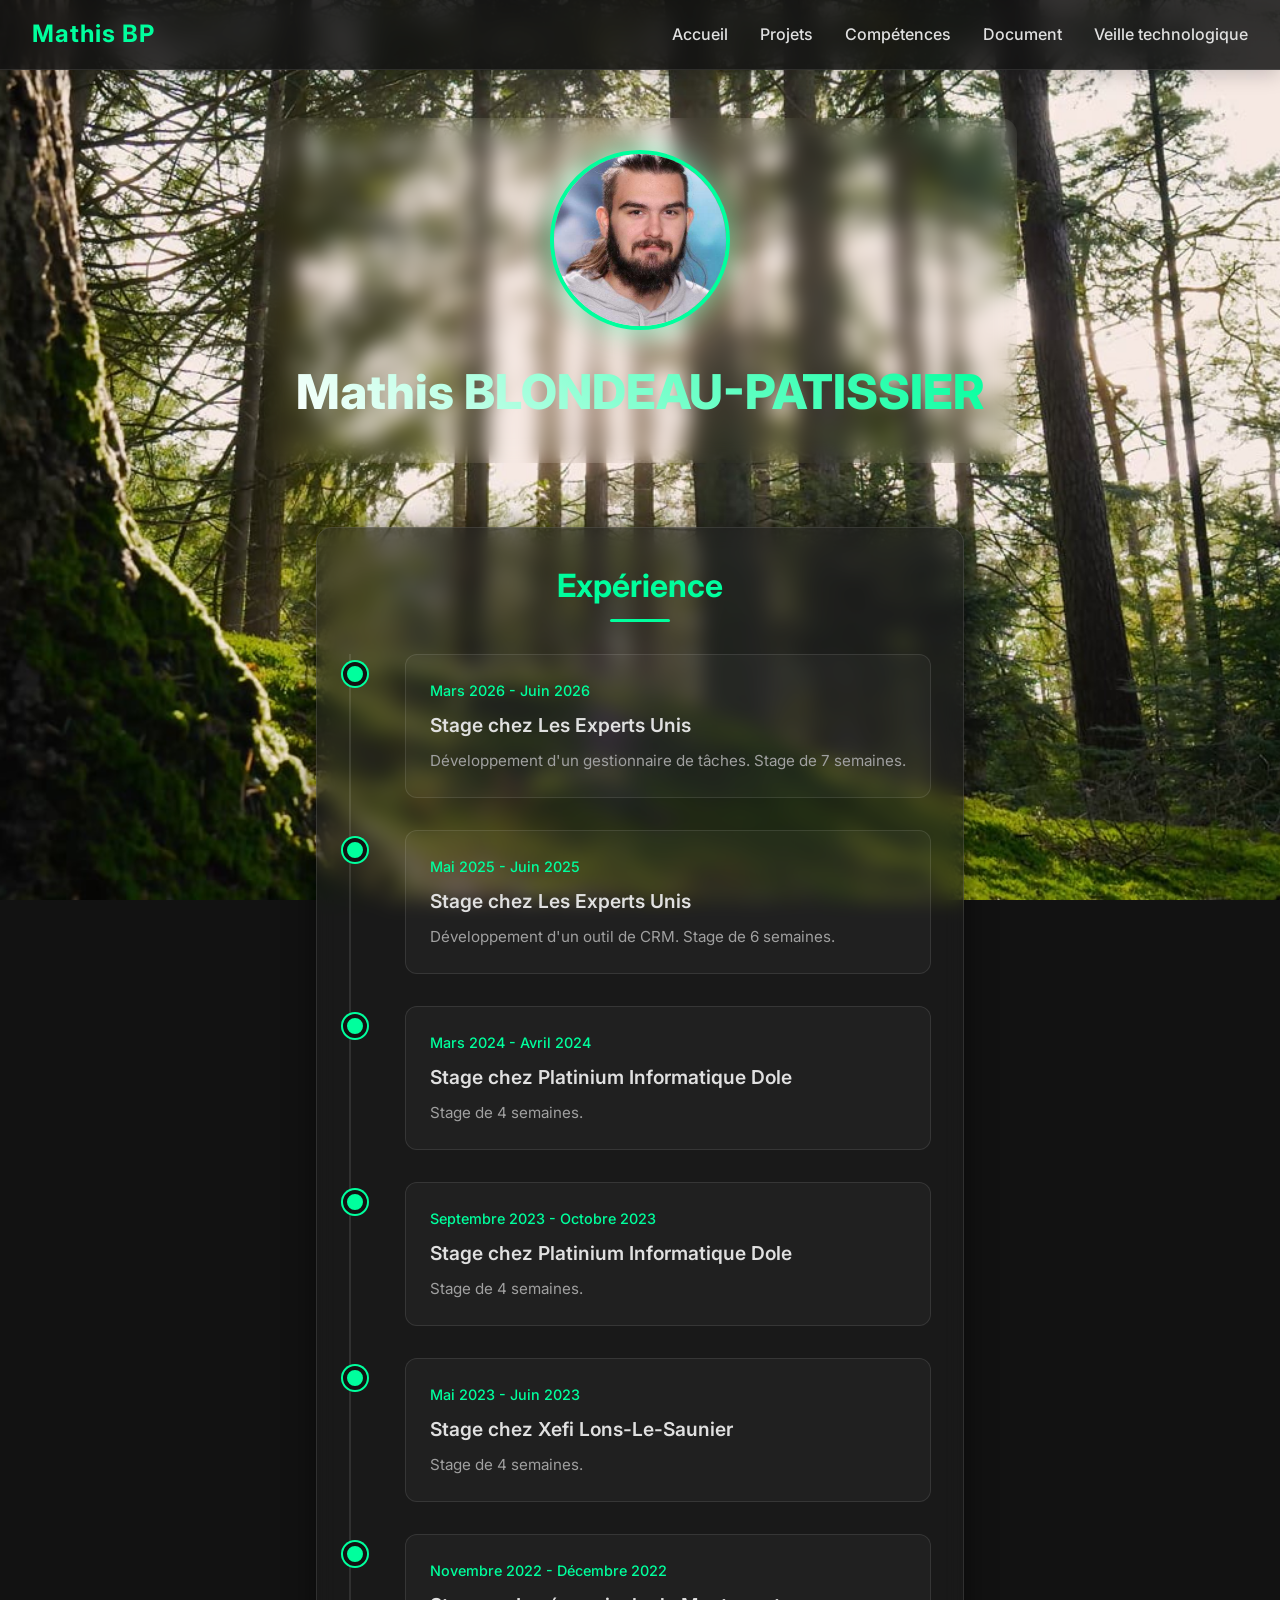
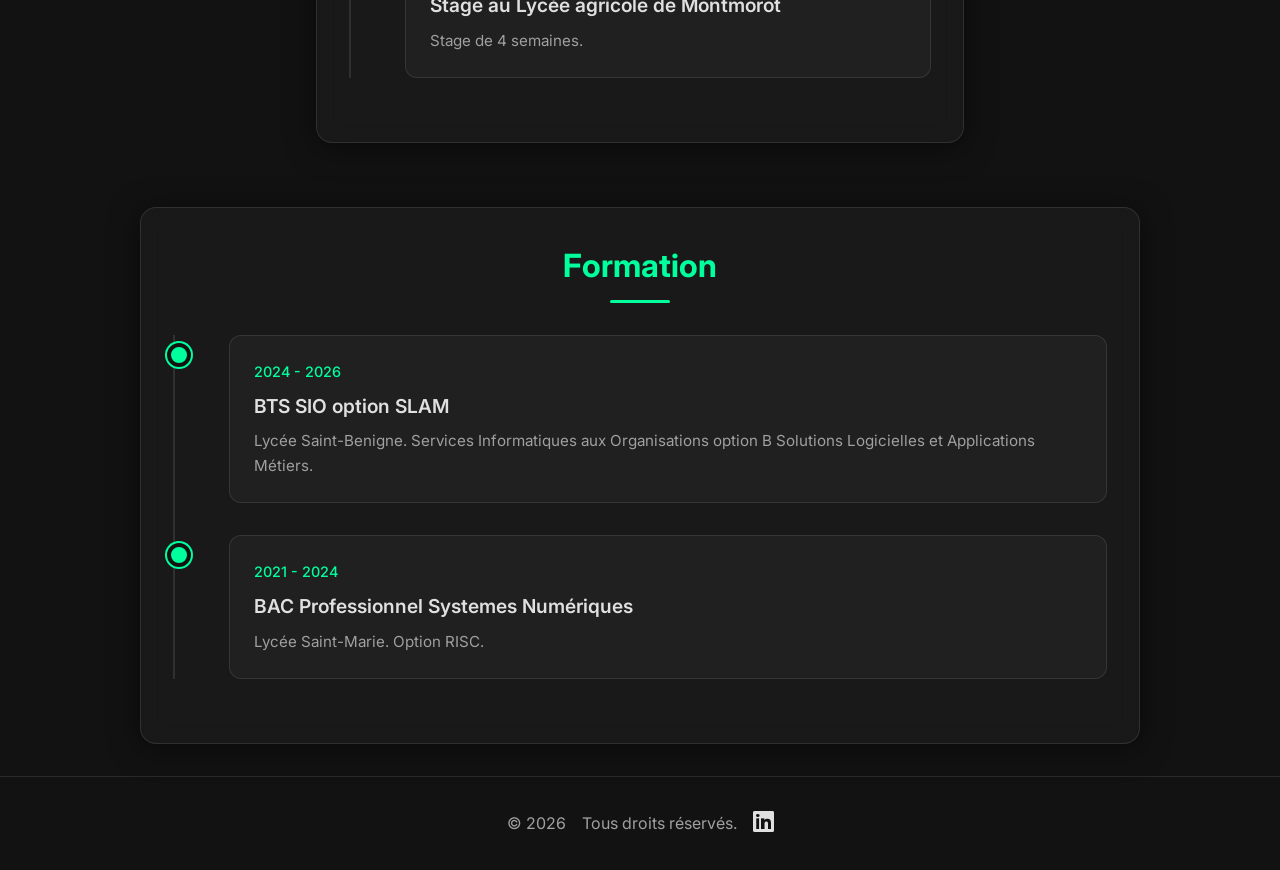
==== commit ba67d1ef: "actualisation de la date" ====
--- a/index.html
+++ b/index.html
@@ -18,11 +18,11 @@
         <div class="logo">Mathis BP</div>
         <nav>
             <ul id="navbar">
-                <li><a href="/public/index.html" class="nav-link">Accueil</a></li>
-                <li><a href="/public/project.html" class="nav-link">Projets</a></li>
-                <li><a href="/public/competence.html" class="nav-link">Compétences</a></li>
-                <li><a href="/public/document.html" class="nav-link">Document</a></li>
-                <li><a href="/public/veilletechno.html" class="nav-link">Veille technologique</a></li>
+                <li><a href="./public/index.html" class="nav-link">Accueil</a></li>
+                <li><a href="./public/project.html" class="nav-link">Projets</a></li>
+                <li><a href="./public/competence.html" class="nav-link">Compétences</a></li>
+                <li><a href="./public/document.html" class="nav-link">Document</a></li>
+                <li><a href="./public/veilletechno.html" class="nav-link">Veille technologique</a></li>
             </ul>
         </nav>
         <div class="mobile-menu-btn">
@@ -38,6 +38,13 @@
     <div id="exp">
         <h2>Expérience</h2>
         <div class="timeline">
+            <div class="timeline-item">
+                <div class="timeline-content">
+                    <span class="timeline-date">Mars 2026 - Juin 2026</span>
+                    <a href="https://www.les-experts-unis.com/" class="timeline-title">Stage chez Les Experts Unis</a>
+                    <p class="timeline-desc">Développement d'un gestionnaire de tâches. Stage de 7 semaines.</p>
+                </div>
+            </div>
             <div class="timeline-item">
                 <div class="timeline-content">
                     <span class="timeline-date">Mai 2025 - Juin 2025</span>
@@ -104,7 +111,7 @@
 
 
     <footer>
-        <p fs-hacks-element="year">&copy; 2025</p>
+        <p fs-hacks-element="year">&copy; 2026</p>
         <p>Tous droits réservés.</p>
         <a href="https://www.linkedin.com/in/mathis-blondaeu-patissier/">
             <i class="fab fa-linkedin"></i>
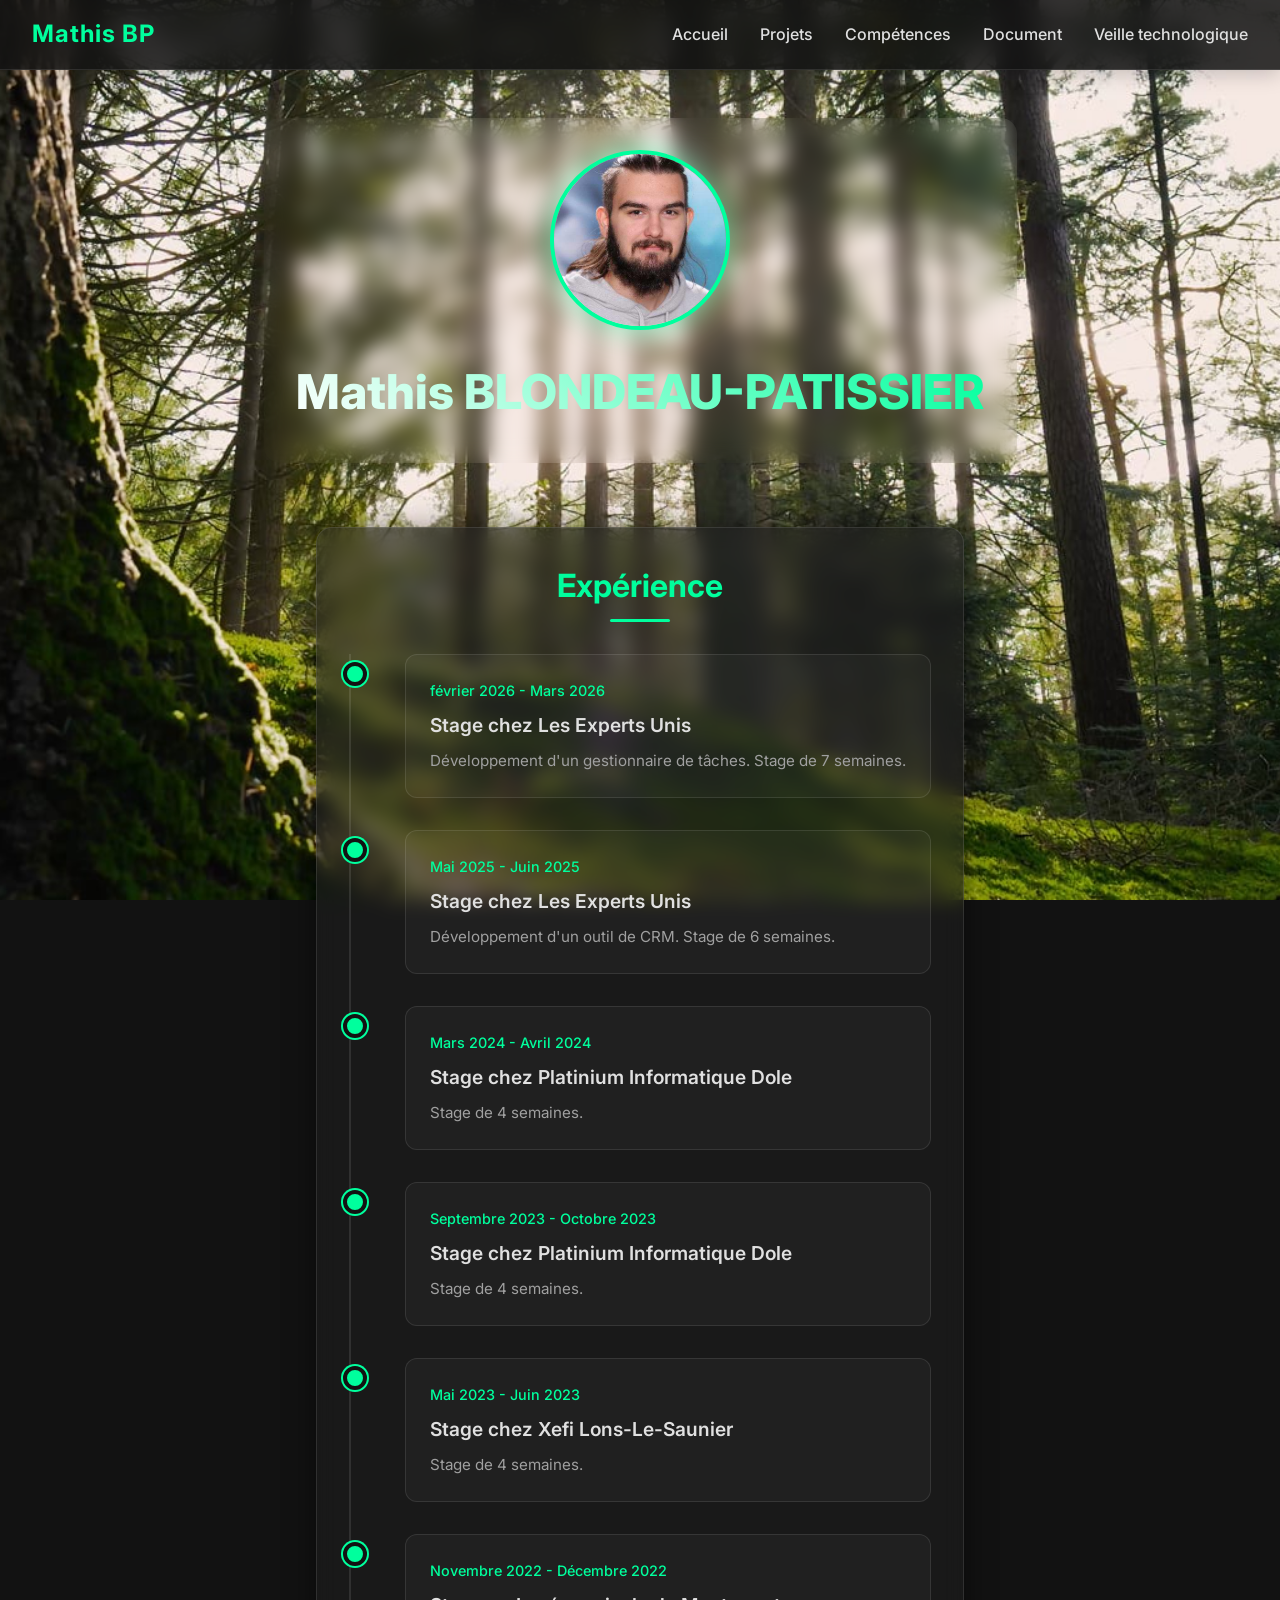
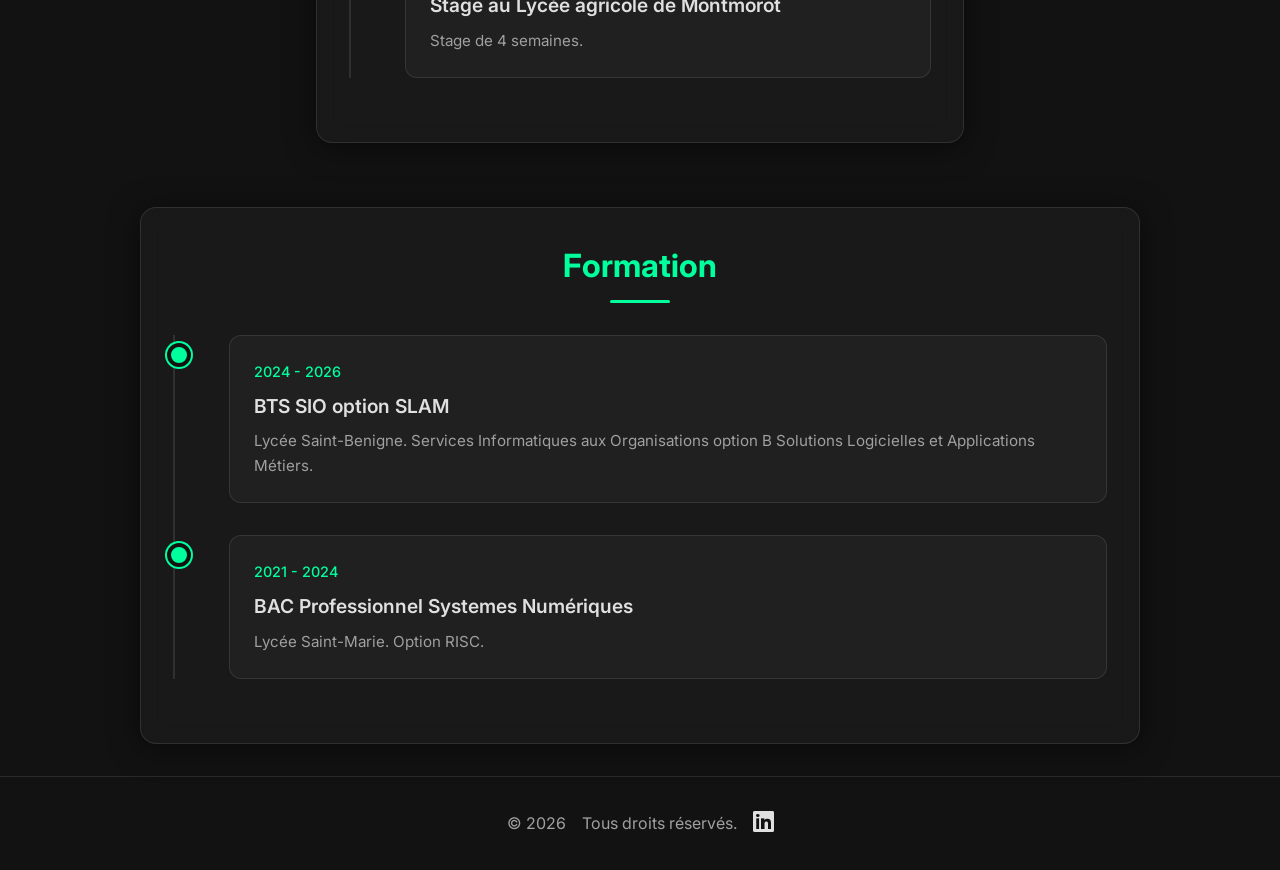
==== commit 50054022: "date stage" ====
--- a/index.html
+++ b/index.html
@@ -40,7 +40,7 @@
         <div class="timeline">
             <div class="timeline-item">
                 <div class="timeline-content">
-                    <span class="timeline-date">Mars 2026 - Juin 2026</span>
+                    <span class="timeline-date">février 2026 - Mars 2026</span>
                     <a href="https://www.les-experts-unis.com/" class="timeline-title">Stage chez Les Experts Unis</a>
                     <p class="timeline-desc">Développement d'un gestionnaire de tâches. Stage de 7 semaines.</p>
                 </div>
